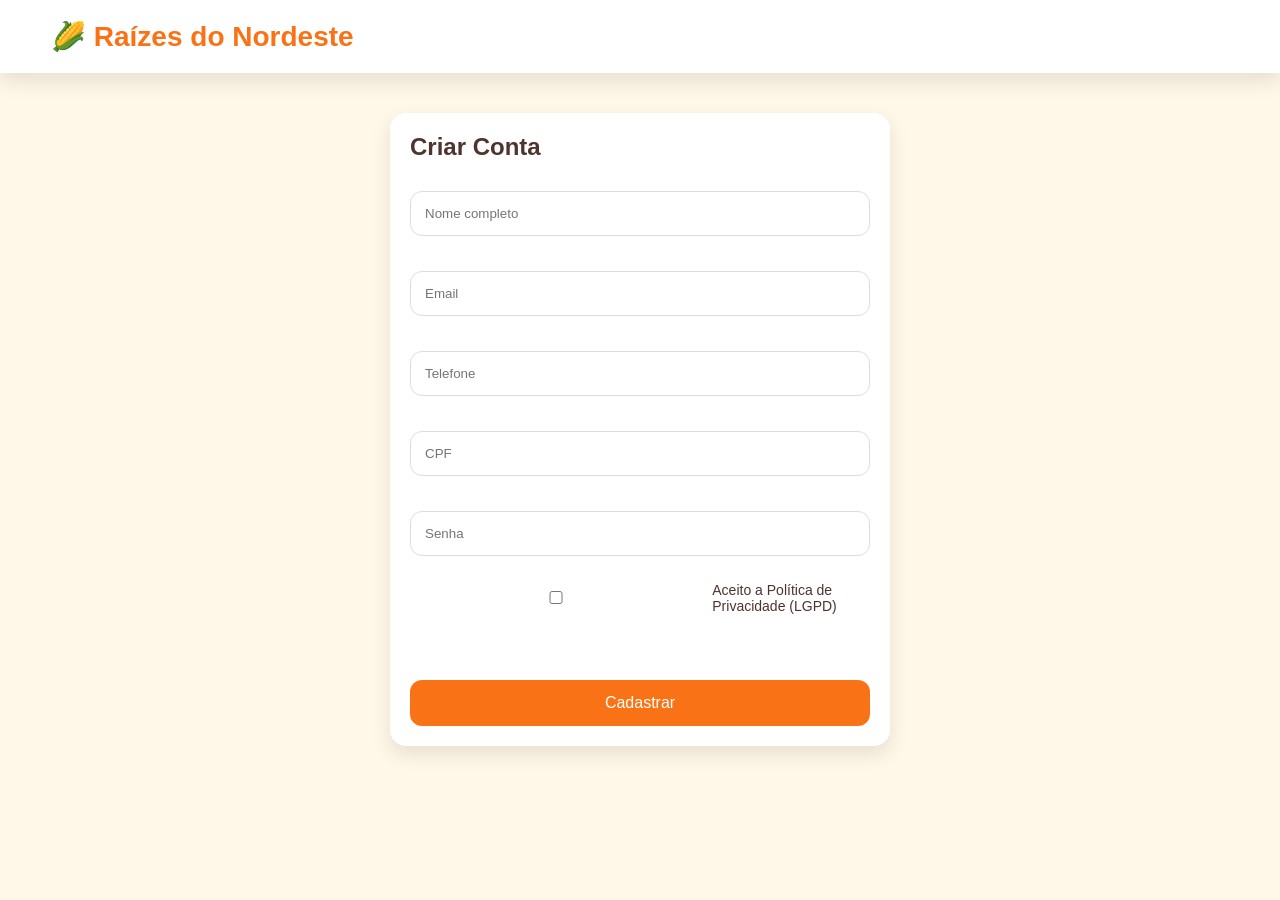
==== cadastro.html @ 1860ddb3 "first commit" ====
<!DOCTYPE html>
<html lang="pt-BR">
<head>

<meta charset="UTF-8">

<meta name="viewport" content="width=device-width, initial-scale=1.0">

<title>Cadastro</title>

<link rel="stylesheet" href="css/variables.css">
<link rel="stylesheet" href="css/style.css">

</head>

<body>

<header>

<div class="container">

<div class="logo">

🌽 Raízes do Nordeste

</div>

</div>

</header>

<div class="container">

<div class="card">

<h2>Criar Conta</h2>

<form id="cadastroForm">

<input
id="nome"
placeholder="Nome completo"
required>

<input
id="emailCadastro"
type="email"
placeholder="Email"
required>

<input
id="telefone"
placeholder="Telefone"
required>

<input
id="cpf"
placeholder="CPF"
required>

<input
id="senhaCadastro"
type="password"
placeholder="Senha"
required>

<label>

<input
type="checkbox"
id="lgpd"
required>

Aceito a Política de Privacidade (LGPD)

</label>

<br><br>

<button class="btn">

Cadastrar

</button>

</form>

</div>

</div>

<script src="js/auth.js"></script>

</body>
</html>
---- css/variables.css ----
:root{

--primary:#F97316;
--secondary:#2E7D32;
--background:#FFF8E8;
--dark:#4E342E;
--white:#FFFFFF;
--gray:#F5F5F5;
--danger:#D32F2F;

--radius:16px;

--shadow:0 8px 20px rgba(0,0,0,.10);

}
---- css/style.css ----
*{
margin:0;
padding:0;
box-sizing:border-box;
font-family:Inter,Arial,sans-serif;
}

body{

background:var(--background);
color:var(--dark);

}

header{

background:white;
padding:20px;

box-shadow:var(--shadow);

position:sticky;

top:0;

}

.container{

width:95%;
max-width:1200px;

margin:auto;

}

.logo{

font-size:28px;

font-weight:bold;

color:var(--primary);

}

.btn{

display:inline-block;

background:var(--primary);

color:white;

padding:14px 24px;

border:none;

border-radius:12px;

cursor:pointer;

font-size:16px;

transition:.3s;

}

.btn:hover{

transform:scale(1.05);

}

.card{

background:white;

border-radius:16px;

padding:20px;

box-shadow:var(--shadow);

margin-bottom:20px;

}

input{

width:100%;

padding:14px;

margin:10px 0;

border-radius:12px;

border:1px solid #ddd;

}

nav{

display:flex;

justify-content:space-around;

padding:15px;

background:white;

position:fixed;

bottom:0;

width:100%;

box-shadow:0 -3px 10px rgba(0,0,0,.1);

}

form{

display:flex;
flex-direction:column;
gap:15px;

}

label{

display:flex;
align-items:center;
gap:10px;

font-size:14px;

}

h2{

margin-bottom:20px;

}

a{

text-decoration:none;

color:var(--primary);

font-weight:bold;

}

.card{

max-width:500px;

margin:40px auto;

}

.barra{

width:100%;
height:20px;

background:#ddd;

border-radius:20px;

overflow:hidden;

margin-top:20px;

}

#progresso{

width:0%;

height:100%;

background:var(--secondary);

transition:1s;

}

.status{

padding:15px;

background:#F5F5F5;

border-radius:10px;

margin-top:10px;

font-weight:bold;

}
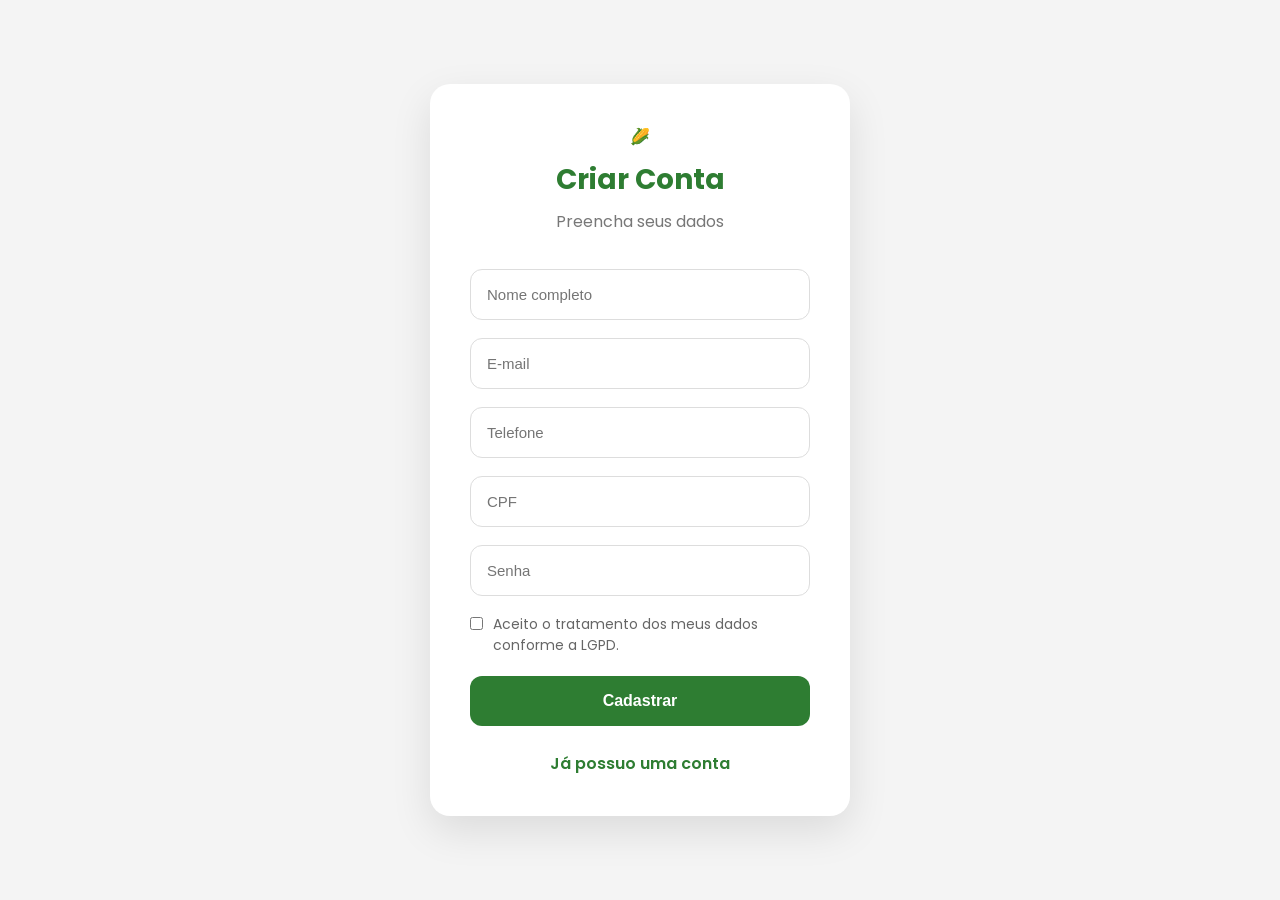
==== commit 4c3f802a: "feat: Reformulação do layout" ====
--- a/cadastro.html
+++ b/cadastro.html
@@ -1,5 +1,6 @@
 <!DOCTYPE html>
 <html lang="pt-BR">
+
 <head>
 
 <meta charset="UTF-8">
@@ -8,74 +9,49 @@
 
 <title>Cadastro</title>
 
-<link rel="stylesheet" href="css/variables.css">
+<link rel="preconnect" href="https://fonts.googleapis.com">
+
+<link href="https://fonts.googleapis.com/css2?family=Poppins:wght@300;400;500;600;700&display=swap" rel="stylesheet">
+
 <link rel="stylesheet" href="css/style.css">
 
 </head>
 
 <body>
 
-<header>
+<div class="login-page">
 
-<div class="container">
+<div class="login-card">
 
 <div class="logo">
 
-🌽 Raízes do Nordeste
+🌽
+
+<h1>Criar Conta</h1>
+
+<p>Preencha seus dados</p>
 
 </div>
 
-</div>
-
-</header>
-
-<div class="container">
-
-<div class="card">
-
-<h2>Criar Conta</h2>
-
 <form id="cadastroForm">
 
-<input
-id="nome"
-placeholder="Nome completo"
-required>
+<input type="text" id="nome" placeholder="Nome completo" required>
 
-<input
-id="emailCadastro"
-type="email"
-placeholder="Email"
-required>
+<input type="email" id="email" placeholder="E-mail" required>
 
-<input
-id="telefone"
-placeholder="Telefone"
-required>
+<input type="text" id="telefone" placeholder="Telefone" required>
 
-<input
-id="cpf"
-placeholder="CPF"
-required>
+<input type="text" id="cpf" placeholder="CPF" required>
 
-<input
-id="senhaCadastro"
-type="password"
-placeholder="Senha"
-required>
+<input type="password" id="senha" placeholder="Senha" required>
 
-<label>
+<label class="check">
 
-<input
-type="checkbox"
-id="lgpd"
-required>
+<input type="checkbox" id="lgpd">
 
-Aceito a Política de Privacidade (LGPD)
+Aceito o tratamento dos meus dados conforme a LGPD.
 
 </label>
-
-<br><br>
 
 <button class="btn">
 
@@ -85,6 +61,16 @@
 
 </form>
 
+<div class="links">
+
+<a href="login.html">
+
+Já possuo uma conta
+
+</a>
+
+</div>
+
 </div>
 
 </div>
@@ -92,4 +78,5 @@
 <script src="js/auth.js"></script>
 
 </body>
+
 </html>
--- a/css/style.css
+++ b/css/style.css
@@ -1,204 +1,768 @@
-*{
-margin:0;
-padding:0;
-box-sizing:border-box;
-font-family:Inter,Arial,sans-serif;
-}
-
-body{
-
-background:var(--background);
-color:var(--dark);
-
-}
-
-header{
+body {
+    margin: 0;
+    font-family: Poppins, sans-serif;
+    background: #f5f5f5;
+    color: #222;
+}
+
+.container {
+    max-width: 430px;
+    margin: auto;
+    min-height: 100vh;
+    background: #fff;
+}
+
+header {
+    background: #2E7D32;
+    color: white;
+    padding: 18px;
+    font-size: 22px;
+    font-weight: bold;
+    text-align: center;
+}
+
+.card {
+    margin: 15px;
+    padding: 18px;
+    border-radius: 15px;
+    background: white;
+    box-shadow: 0 2px 10px rgba(0, 0, 0, .08);
+}
+
+.btn {
+    width: 100%;
+    border: none;
+    padding: 15px;
+    border-radius: 12px;
+    background: #2E7D32;
+    color: white;
+    font-size: 16px;
+    cursor: pointer;
+}
+
+input {
+    width: 100%;
+    padding: 14px;
+    border-radius: 10px;
+    border: 1px solid #ddd;
+    margin-bottom: 15px;
+    box-sizing: border-box;
+}
+
+* {
+    margin: 0;
+    padding: 0;
+    box-sizing: border-box;
+}
+
+body {
+
+    font-family: 'Poppins', sans-serif;
+
+    background: #F4F4F4;
+
+    color: #333;
+
+}
+
+.login-page {
+
+    display: flex;
+
+    justify-content: center;
+
+    align-items: center;
+
+    height: 100vh;
+
+    padding: 20px;
+
+}
+
+.login-card {
+
+    background: white;
+
+    width: 100%;
+
+    max-width: 420px;
+
+    padding: 40px;
+
+    border-radius: 20px;
+
+    box-shadow: 0 15px 40px rgba(0, 0, 0, .1);
+
+}
+
+.logo {
+
+    text-align: center;
+
+    margin-bottom: 35px;
+
+}
+
+.logo h1 {
+
+    font-size: 28px;
+
+    margin-top: 10px;
+
+    color: #2E7D32;
+
+}
+
+.logo p {
+
+    margin-top: 8px;
+
+    color: #777;
+
+}
+
+input {
+
+    width: 100%;
+
+    padding: 16px;
+
+    margin-bottom: 18px;
+
+    border-radius: 12px;
+
+    border: 1px solid #DDD;
+
+    font-size: 15px;
+
+    transition: .3s;
+
+}
+
+input:focus {
+
+    outline: none;
+
+    border-color: #2E7D32;
+
+}
+
+.btn {
+
+    width: 100%;
+
+    padding: 16px;
+
+    border: none;
+
+    border-radius: 12px;
+
+    background: #2E7D32;
+
+    color: white;
+
+    font-size: 16px;
+
+    font-weight: 600;
+
+    cursor: pointer;
+
+    transition: .3s;
+
+}
+
+.btn:hover {
+
+    background: #1B5E20;
+
+}
+
+.links {
+
+    margin-top: 25px;
+
+    text-align: center;
+
+}
+
+.links a {
+
+    text-decoration: none;
+
+    color: #2E7D32;
+
+    font-weight: 600;
+
+}
+
+.check {
+
+    display: flex;
+
+    align-items: flex-start;
+
+    gap: 10px;
+
+    font-size: 14px;
+
+    margin-bottom: 20px;
+
+    color: #666;
+
+}
+
+.check input {
+
+    width: auto;
+
+    margin-top: 3px;
+
+}
+
+header {
+
+    background: #2E7D32;
+
+    padding: 20px;
+
+    color: white;
+
+    text-align: center;
+
+}
+
+.container {
+
+    max-width: 430px;
+
+    margin: auto;
+
+    padding: 20px;
+
+}
+
+.unidade-card {
+
+    background: white;
+
+    padding: 18px;
+
+    margin-top: 18px;
+
+    border-radius: 15px;
+
+    display: flex;
+
+    justify-content: space-between;
+
+    align-items: center;
+
+    box-shadow: 0 5px 15px rgba(0, 0, 0, .08);
+
+}
+
+.unidade-card h3 {
+
+    margin-bottom: 6px;
+
+}
+
+.unidade-card p {
+
+    font-size: 14px;
+
+    color: #777;
+
+    margin-bottom: 6px;
+
+}
+
+.unidade-card span {
+
+    font-size: 13px;
+
+    color: #2E7D32;
+
+    font-weight: 600;
+
+}
+
+.unidade-card button {
+
+    background: #2E7D32;
+
+    border: none;
+
+    color: white;
+
+    padding: 10px 16px;
+
+    border-radius: 10px;
+
+    cursor: pointer;
+
+    font-weight: bold;
+
+    transition: .3s;
+
+}
+
+.unidade-card button:hover {
+
+    background: #1B5E20;
+
+}
+
+.topo{
+
+display:flex;
+
+justify-content:space-between;
+
+align-items:center;
+
+}
+
+.badge{
 
 background:white;
+
+color:#2E7D32;
+
+padding:8px 12px;
+
+border-radius:30px;
+
+font-weight:bold;
+
+}
+
+.categorias{
+
+display:flex;
+
+gap:10px;
+
+overflow:auto;
+
+margin:20px 0;
+
+}
+
+.cat{
+
+border:none;
+
+background:#EEE;
+
+padding:10px 16px;
+
+border-radius:25px;
+
+cursor:pointer;
+
+white-space:nowrap;
+
+}
+
+.cat.ativo{
+
+background:#2E7D32;
+
+color:white;
+
+}
+
+.produtos-grid{
+
+display:grid;
+
+grid-template-columns:1fr 1fr;
+
+gap:15px;
+
+padding-bottom:90px;
+
+}
+
+.produto{
+
+background:white;
+
+border-radius:18px;
+
+padding:15px;
+
+box-shadow:0 5px 15px rgba(0,0,0,.08);
+
+text-align:center;
+
+}
+
+.foto{
+
+font-size:55px;
+
+margin-bottom:15px;
+
+}
+
+.produto h3{
+
+font-size:16px;
+
+margin-bottom:8px;
+
+}
+
+.produto p{
+
+font-size:13px;
+
+color:#777;
+
+margin-bottom:12px;
+
+}
+
+.rodape-card{
+
+display:flex;
+
+justify-content:space-between;
+
+align-items:center;
+
+}
+
+.rodape-card button{
+
+width:38px;
+
+height:38px;
+
+border:none;
+
+border-radius:50%;
+
+background:#2E7D32;
+
+color:white;
+
+font-size:22px;
+
+cursor:pointer;
+
+}
+
+.bottom-nav{
+
+position:fixed;
+
+bottom:0;
+
+left:50%;
+
+transform:translateX(-50%);
+
+width:430px;
+
+max-width:100%;
+
+background:white;
+
+display:flex;
+
+justify-content:space-around;
+
+padding:15px;
+
+box-shadow:0 -5px 15px rgba(0,0,0,.1);
+
+}
+
+.bottom-nav a{
+
+font-size:25px;
+
+text-decoration:none;
+
+}
+
+.bottom-nav .ativo{
+
+color:#2E7D32;
+
+}
+
+.item{
+
+display:flex;
+
+justify-content:space-between;
+
+align-items:center;
+
+background:white;
+
+padding:18px;
+
+border-radius:12px;
+
+margin-bottom:15px;
+
+box-shadow:0 2px 8px rgba(0,0,0,.08);
+
+}
+
+.item h3{
+
+font-size:17px;
+
+margin-bottom:5px;
+
+}
+
+.item p{
+
+font-size:14px;
+
+color:#777;
+
+margin-bottom:8px;
+
+}
+
+.remover{
+
+background:#d32f2f;
+
+color:white;
+
+border:none;
+
+width:35px;
+
+height:35px;
+
+border-radius:50%;
+
+cursor:pointer;
+
+font-size:18px;
+
+}
+
+.resumo{
+
+background:white;
+
 padding:20px;
 
-box-shadow:var(--shadow);
-
-position:sticky;
-
-top:0;
-
-}
-
-.container{
-
-width:95%;
-max-width:1200px;
+border-radius:15px;
+
+box-shadow:0 2px 8px rgba(0,0,0,.08);
+
+margin-top:20px;
+
+margin-bottom:90px;
+
+}
+
+.resumo p,
+
+.resumo h3{
+
+display:flex;
+
+justify-content:space-between;
+
+margin-bottom:15px;
+
+}
+
+.card{
+
+background:white;
+
+padding:20px;
+
+border-radius:12px;
+
+margin-bottom:20px;
+
+box-shadow:0 2px 8px rgba(0,0,0,.08);
+
+}
+
+.card h2{
+
+margin-bottom:15px;
+
+font-size:20px;
+
+}
+
+.opcao{
+
+display:flex;
+
+align-items:center;
+
+gap:10px;
+
+padding:12px 0;
+
+border-bottom:1px solid #eee;
+
+}
+
+.opcao:last-child{
+
+border-bottom:none;
+
+}
+
+.opcao input{
+
+width:auto;
+
+}
+
+.timeline{
+
+margin-top:20px;
+
+margin-bottom:20px;
+
+}
+
+.etapa{
+
+display:flex;
+
+align-items:center;
+
+gap:15px;
+
+color:#999;
+
+font-size:15px;
+
+}
+
+.circulo{
+
+width:18px;
+
+height:18px;
+
+border-radius:50%;
+
+background:#CCC;
+
+}
+
+.ativa{
+
+color:#2E7D32;
+
+font-weight:600;
+
+}
+
+.ativa .circulo{
+
+background:#2E7D32;
+
+}
+
+.linha{
+
+width:2px;
+
+height:35px;
+
+background:#DDD;
+
+margin-left:8px;
+
+margin-top:5px;
+
+margin-bottom:5px;
+
+}
+
+.perfil-card{
+
+text-align:center;
+
+}
+
+.avatar{
+
+width:90px;
+
+height:90px;
 
 margin:auto;
 
-}
-
-.logo{
-
-font-size:28px;
-
-font-weight:bold;
-
-color:var(--primary);
-
-}
-
-.btn{
-
-display:inline-block;
-
-background:var(--primary);
+background:#2E7D32;
+
+border-radius:50%;
+
+display:flex;
+
+justify-content:center;
+
+align-items:center;
+
+font-size:42px;
 
 color:white;
 
-padding:14px 24px;
+margin-bottom:20px;
+
+}
+
+.perfil-card h2{
+
+margin-bottom:8px;
+
+}
+
+.perfil-card p{
+
+color:#777;
+
+}
+
+.linha{
+
+display:flex;
+
+justify-content:space-between;
+
+padding:15px 0;
+
+border-bottom:1px solid #eee;
+
+}
+
+.linha:last-child{
 
 border:none;
 
-border-radius:12px;
-
-cursor:pointer;
-
-font-size:16px;
-
-transition:.3s;
-
-}
-
-.btn:hover{
-
-transform:scale(1.05);
-
-}
-
-.card{
-
-background:white;
-
-border-radius:16px;
-
-padding:20px;
-
-box-shadow:var(--shadow);
-
-margin-bottom:20px;
-
-}
-
-input{
-
-width:100%;
-
-padding:14px;
-
-margin:10px 0;
-
-border-radius:12px;
-
-border:1px solid #ddd;
-
-}
-
-nav{
-
-display:flex;
-
-justify-content:space-around;
-
-padding:15px;
-
-background:white;
-
-position:fixed;
-
-bottom:0;
-
-width:100%;
-
-box-shadow:0 -3px 10px rgba(0,0,0,.1);
-
-}
-
-form{
-
-display:flex;
-flex-direction:column;
-gap:15px;
-
-}
-
-label{
-
-display:flex;
-align-items:center;
-gap:10px;
-
-font-size:14px;
-
-}
-
-h2{
-
-margin-bottom:20px;
-
-}
-
-a{
-
-text-decoration:none;
-
-color:var(--primary);
-
-font-weight:bold;
-
-}
-
-.card{
-
-max-width:500px;
-
-margin:40px auto;
-
-}
-
-.barra{
-
-width:100%;
-height:20px;
-
-background:#ddd;
-
-border-radius:20px;
-
-overflow:hidden;
-
-margin-top:20px;
-
-}
-
-#progresso{
-
-width:0%;
-
-height:100%;
-
-background:var(--secondary);
-
-transition:1s;
-
-}
-
-.status{
-
-padding:15px;
-
-background:#F5F5F5;
-
-border-radius:10px;
-
-margin-top:10px;
-
-font-weight:bold;
+}
+
+.sair{
+
+background:#d32f2f;
+
+}
+
+.sair:hover{
+
+background:#b71c1c;
 
 }
